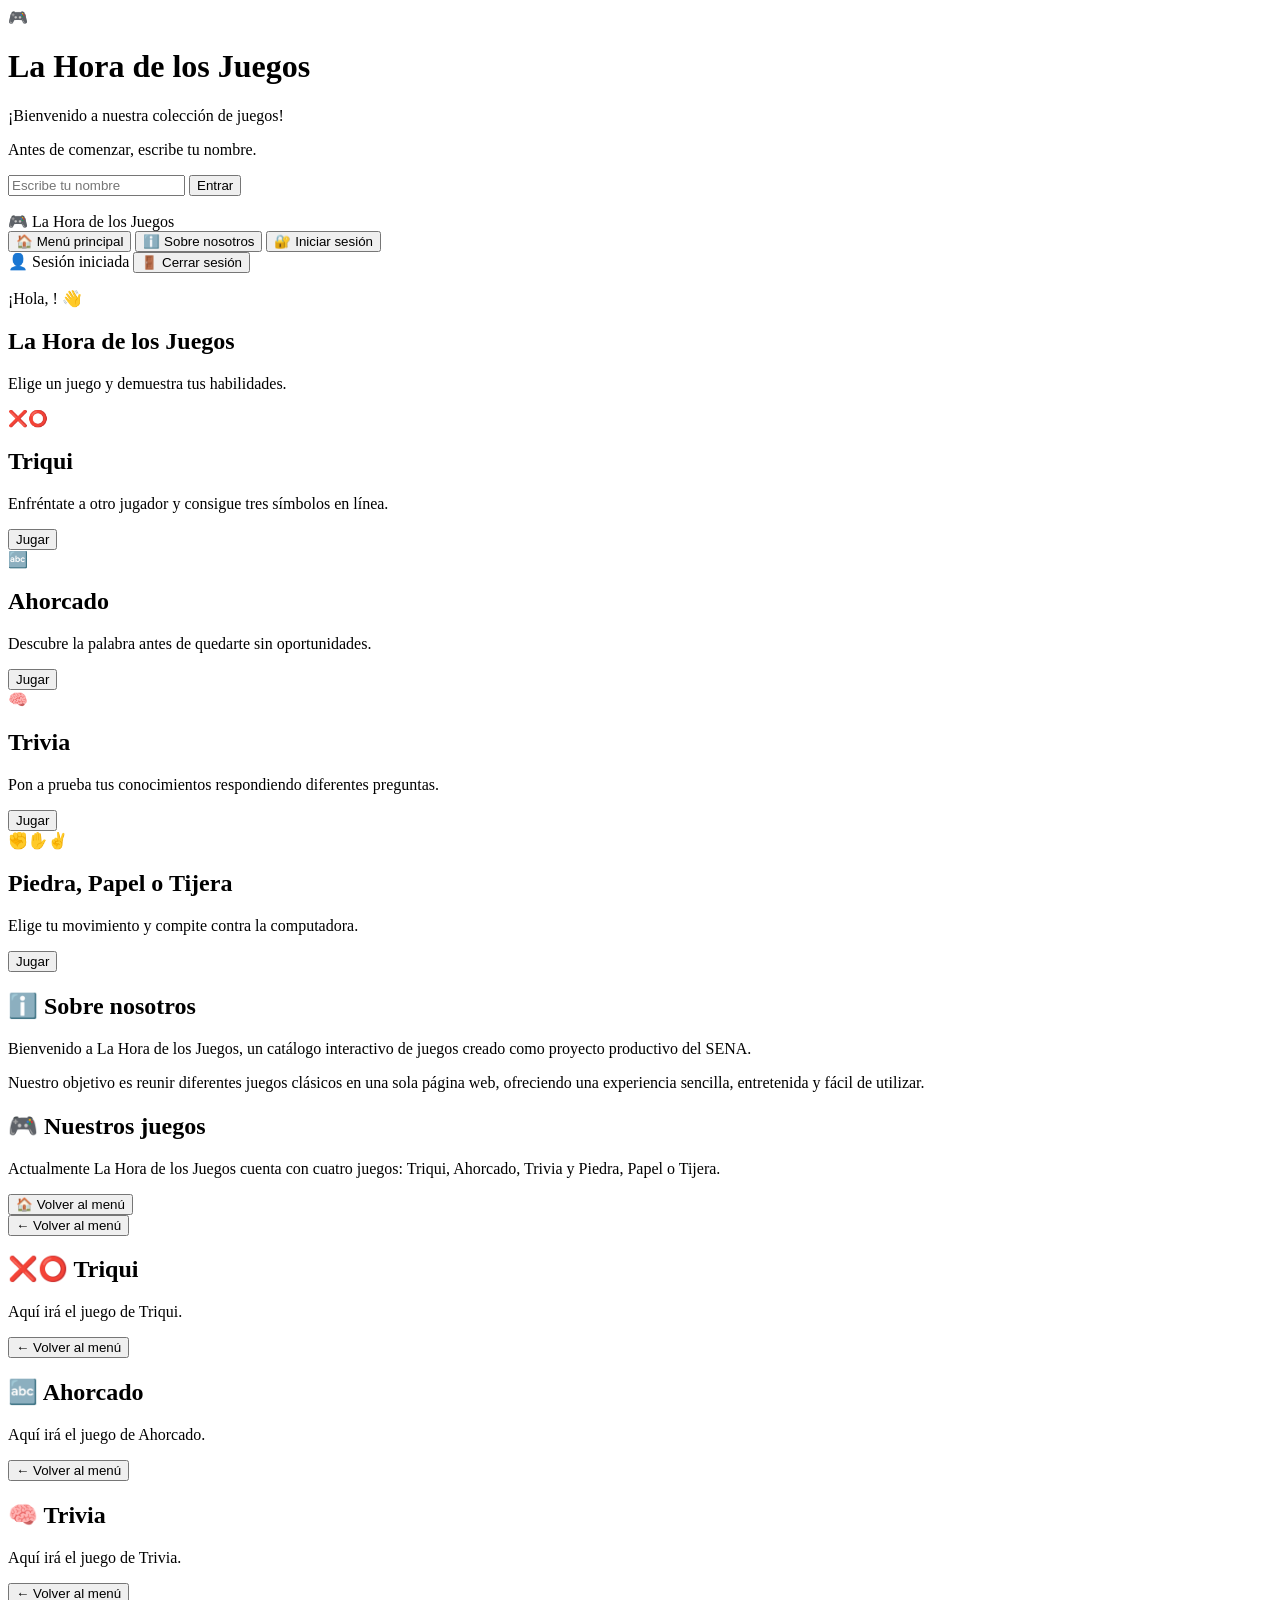
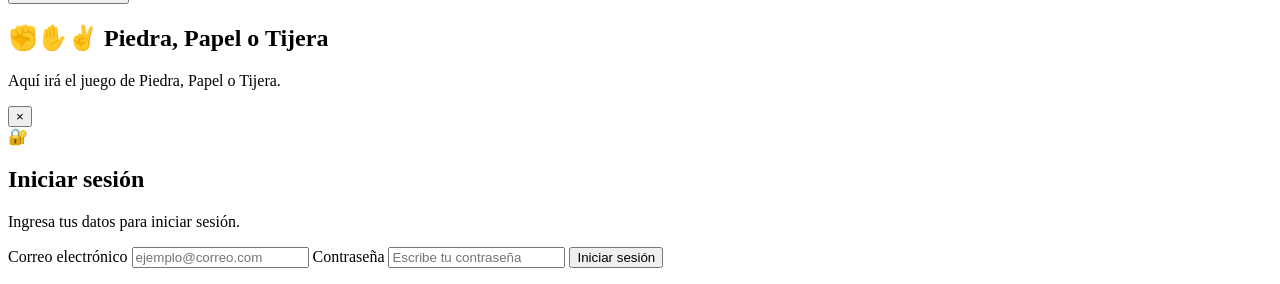
==== index.html @ ba9c0677 "Add files via upload" ====
<!DOCTYPE html>
<html lang="es">
<head>
    <meta charset="UTF-8">
    <meta name="viewport" content="width=device-width, initial-scale=1.0">

    <title>La Hora de los Juegos - Catálogo de Juegos</title>

    <link rel="stylesheet" href="style.css">
</head>

<body>

    <!-- ==========================================
         VENTANA INICIAL - NOMBRE DEL JUGADOR
         ========================================== -->

    <div id="welcome-screen" class="screen active">

        <div class="welcome-box">

            <div class="logo">
                🎮
            </div>

            <h1>La Hora de los Juegos</h1>

            <p>¡Bienvenido a nuestra colección de juegos!</p>

            <p class="welcome-text">
                Antes de comenzar, escribe tu nombre.
            </p>

            <input
                type="text"
                id="player-name"
                placeholder="Escribe tu nombre"
                autocomplete="off"
            >

            <button id="enter-button">
                Entrar
            </button>

            <p id="name-error" class="error-message"></p>

        </div>

    </div>


    <!-- ==========================================
         APLICACIÓN PRINCIPAL
         ========================================== -->

    <div id="app" class="hidden">


        <!-- ======================================
             BARRA DE NAVEGACIÓN
             ====================================== -->

        <header class="navbar">

            <div class="navbar-logo" onclick="showSection('home')">
                🎮 <span>La Hora de los Juegos</span>
            </div>

            <nav>

                <button onclick="showSection('home')">
                    🏠 Menú principal
                </button>

                <button onclick="showSection('about')">
                    ℹ️ Sobre nosotros
                </button>

                <!-- Este botón cambia cuando se inicia sesión -->
                <button id="login-nav-button" onclick="openLogin()">
                    🔐 Iniciar sesión
                </button>

                <!-- Aparece solamente cuando hay sesión -->
                <div id="logged-user" class="hidden">

                    <span id="logged-user-name">
                        👤 Sesión iniciada
                    </span>

                    <button onclick="logout()">
                        🚪 Cerrar sesión
                    </button>

                </div>

            </nav>

        </header>


        <!-- ======================================
             CONTENIDO PRINCIPAL
             ====================================== -->

        <main>


            <!-- ==================================
                 MENÚ PRINCIPAL
                 ================================== -->

            <section id="home" class="section active-section">

                <div class="hero">

                    <p class="greeting">
                        ¡Hola, <span id="display-player-name"></span>! 👋
                    </p>

                    <h1>La Hora de los Juegos</h1>

                    <p>
                        Elige un juego y demuestra tus habilidades.
                    </p>

                </div>


                <!-- TARJETAS DE LOS JUEGOS -->

                <div class="games-container">


                    <!-- TRIQUI -->

                    <article class="game-card">

                        <div class="game-icon">
                            ❌⭕
                        </div>

                        <h2>Triqui</h2>

                        <p>
                            Enfréntate a otro jugador y consigue
                            tres símbolos en línea.
                        </p>

                        <button onclick="showSection('triqui')">
                            Jugar
                        </button>

                    </article>


                    <!-- AHORCADO -->

                    <article class="game-card">

                        <div class="game-icon">
                            🔤
                        </div>

                        <h2>Ahorcado</h2>

                        <p>
                            Descubre la palabra antes de quedarte
                            sin oportunidades.
                        </p>

                        <button onclick="showSection('ahorcado')">
                            Jugar
                        </button>

                    </article>


                    <!-- TRIVIA -->

                    <article class="game-card">

                        <div class="game-icon">
                            🧠
                        </div>

                        <h2>Trivia</h2>

                        <p>
                            Pon a prueba tus conocimientos
                            respondiendo diferentes preguntas.
                        </p>

                        <button onclick="showSection('trivia')">
                            Jugar
                        </button>

                    </article>


                    <!-- PIEDRA, PAPEL O TIJERA -->

                    <article class="game-card">

                        <div class="game-icon">
                            ✊✋✌️
                        </div>

                        <h2>Piedra, Papel o Tijera</h2>

                        <p>
                            Elige tu movimiento y compite
                            contra la computadora.
                        </p>

                        <button onclick="showSection('ppt')">
                            Jugar
                        </button>

                    </article>

                </div>

            </section>


            <!-- ==================================
                 SOBRE NOSOTROS
                 ================================== -->

            <section id="about" class="section">

                <div class="content-box">

                    <h1>ℹ️ Sobre nosotros</h1>

                    <p>
                        Bienvenido a La Hora de los Juegos, un catálogo
                        interactivo de juegos creado como proyecto
                        productivo del SENA.
                    </p>

                    <p>
                        Nuestro objetivo es reunir diferentes juegos
                        clásicos en una sola página web, ofreciendo
                        una experiencia sencilla, entretenida y fácil
                        de utilizar.
                    </p>

                    <h2>🎮 Nuestros juegos</h2>

                    <p>
                        Actualmente La Hora de los Juegos cuenta con
                        cuatro juegos: Triqui, Ahorcado, Trivia y
                        Piedra, Papel o Tijera.
                    </p>

                    <button onclick="showSection('home')">
                        🏠 Volver al menú
                    </button>

                </div>

            </section>


            <!-- ==================================
                 JUEGO: TRIQUI
                 ================================== -->

            <section id="triqui" class="section game-section">

                <button
                    class="back-button"
                    onclick="showSection('home')"
                >
                    ← Volver al menú
                </button>

                <div class="game-container">

                    <h1>❌⭕ Triqui</h1>

                    <!-- AQUÍ IRÁ EL JUEGO DE TRIQUI -->

                    <div id="triqui-game">

                        <p>
                            Aquí irá el juego de Triqui.
                        </p>

                    </div>

                </div>

            </section>


            <!-- ==================================
                 JUEGO: AHORCADO
                 ================================== -->

            <section id="ahorcado" class="section game-section">

                <button
                    class="back-button"
                    onclick="showSection('home')"
                >
                    ← Volver al menú
                </button>

                <div class="game-container">

                    <h1>🔤 Ahorcado</h1>

                    <!-- AQUÍ IRÁ EL JUEGO DE AHORCADO -->

                    <div id="ahorcado-game">

                        <p>
                            Aquí irá el juego de Ahorcado.
                        </p>

                    </div>

                </div>

            </section>


            <!-- ==================================
                 JUEGO: TRIVIA
                 ================================== -->

            <section id="trivia" class="section game-section">

                <button
                    class="back-button"
                    onclick="showSection('home')"
                >
                    ← Volver al menú
                </button>

                <div class="game-container">

                    <h1>🧠 Trivia</h1>

                    <!-- AQUÍ IRÁ EL JUEGO DE TRIVIA -->

                    <div id="trivia-game">

                        <p>
                            Aquí irá el juego de Trivia.
                        </p>

                    </div>

                </div>

            </section>


            <!-- ==================================
                 JUEGO: PIEDRA, PAPEL O TIJERA
                 ================================== -->

            <section id="ppt" class="section game-section">

                <button
                    class="back-button"
                    onclick="showSection('home')"
                >
                    ← Volver al menú
                </button>

                <div class="game-container">

                    <h1>✊✋✌️ Piedra, Papel o Tijera</h1>

                    <!-- AQUÍ IRÁ EL JUEGO DE PIEDRA,
                         PAPEL O TIJERA -->

                    <div id="ppt-game">

                        <p>
                            Aquí irá el juego de Piedra, Papel o Tijera.
                        </p>

                    </div>

                </div>

            </section>

        </main>

    </div>


    <!-- ==========================================
         VENTANA DE INICIAR SESIÓN
         ========================================== -->

    <div id="login-modal" class="modal hidden">

        <div class="modal-content">

            <button
                class="close-button"
                onclick="closeLogin()"
            >
                ×
            </button>

            <div class="login-icon">
                🔐
            </div>

            <h2>Iniciar sesión</h2>

            <p>
                Ingresa tus datos para iniciar sesión.
            </p>


            <label for="email">
                Correo electrónico
            </label>

            <input
                type="email"
                id="email"
                placeholder="ejemplo@correo.com"
            >


            <label for="password">
                Contraseña
            </label>

            <input
                type="password"
                id="password"
                placeholder="Escribe tu contraseña"
            >


            <button
                id="login-button"
                onclick="login()"
            >
                Iniciar sesión
            </button>

            <p id="login-message"></p>

        </div>

    </div>


    <!-- ==========================================
         JAVASCRIPT
         ========================================== -->

    <script src="script.js"></script>

</body>
</html>
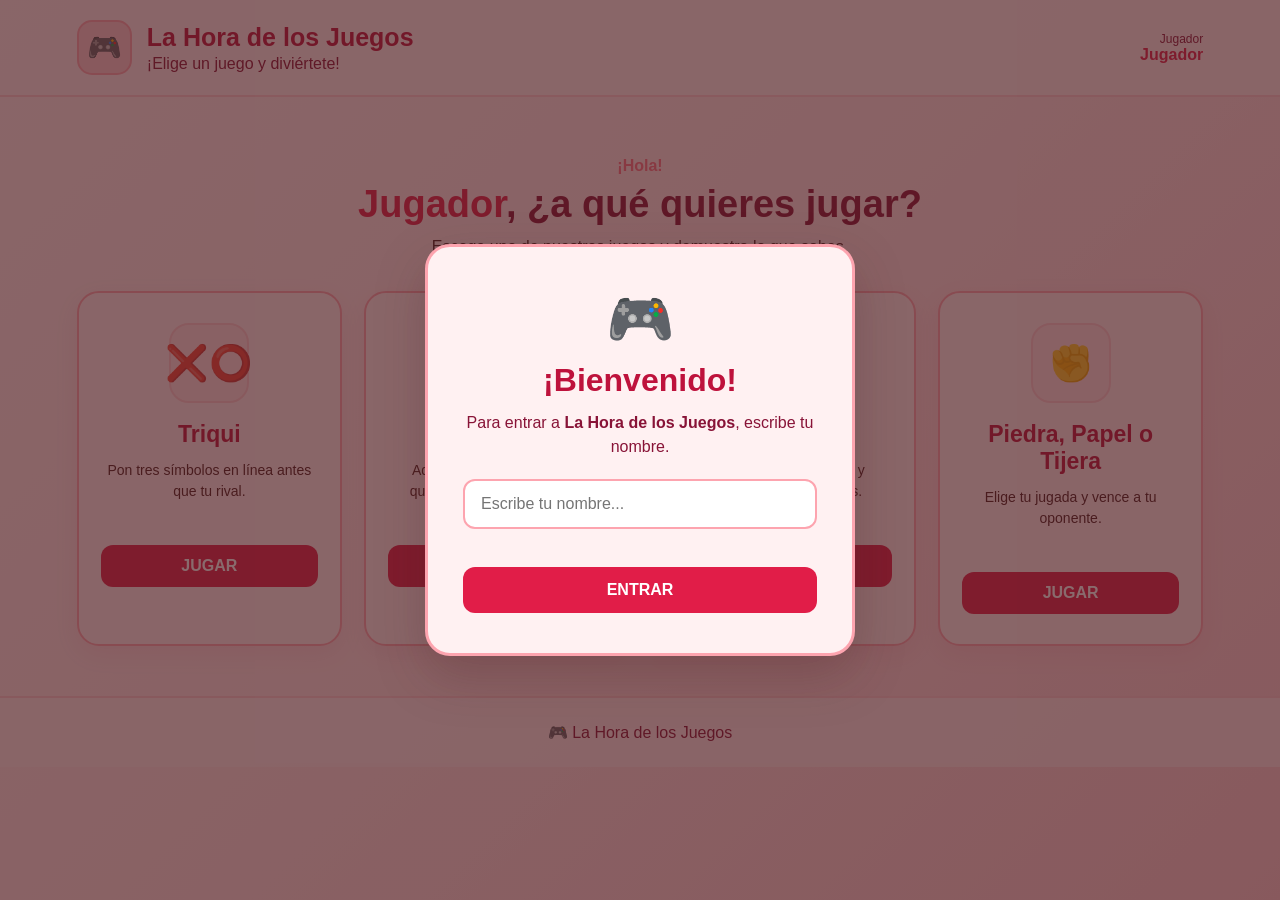
==== commit 1ec41bc8: "Add files via upload" ====
--- a/index.html
+++ b/index.html
@@ -3,465 +3,178 @@
 <head>
     <meta charset="UTF-8">
     <meta name="viewport" content="width=device-width, initial-scale=1.0">
-
-    <title>La Hora de los Juegos - Catálogo de Juegos</title>
+    <title>La Hora de los Juegos</title>
 
     <link rel="stylesheet" href="style.css">
 </head>
 
 <body>
 
-    <!-- ==========================================
-         VENTANA INICIAL - NOMBRE DEL JUGADOR
-         ========================================== -->
+    <!-- ==============================
+         VENTANA OBLIGATORIA DE NOMBRE
+    =============================== -->
+    <div class="modal-overlay" id="nameModal">
 
-    <div id="welcome-screen" class="screen active">
+        <div class="name-modal">
 
-        <div class="welcome-box">
+            <div class="modal-icon">🎮</div>
 
-            <div class="logo">
-                🎮
-            </div>
+            <h2>¡Bienvenido!</h2>
 
-            <h1>La Hora de los Juegos</h1>
-
-            <p>¡Bienvenido a nuestra colección de juegos!</p>
-
-            <p class="welcome-text">
-                Antes de comenzar, escribe tu nombre.
+            <p>
+                Para entrar a <strong>La Hora de los Juegos</strong>,
+                escribe tu nombre.
             </p>
 
             <input
                 type="text"
-                id="player-name"
-                placeholder="Escribe tu nombre"
+                id="nameInput"
+                placeholder="Escribe tu nombre..."
+                maxlength="20"
                 autocomplete="off"
             >
 
-            <button id="enter-button">
-                Entrar
+            <p class="error-message" id="nameError"></p>
+
+            <button id="enterButton">
+                ENTRAR
             </button>
-
-            <p id="name-error" class="error-message"></p>
 
         </div>
 
     </div>
 
 
-    <!-- ==========================================
-         APLICACIÓN PRINCIPAL
-         ========================================== -->
+    <!-- ==============================
+         PÁGINA PRINCIPAL
+    =============================== -->
+    <main id="mainPage">
 
-    <div id="app" class="hidden">
+        <!-- ENCABEZADO -->
+        <header class="header">
 
-
-        <!-- ======================================
-             BARRA DE NAVEGACIÓN
-             ====================================== -->
-
-        <header class="navbar">
-
-            <div class="navbar-logo" onclick="showSection('home')">
-                🎮 <span>La Hora de los Juegos</span>
+            <div class="logo">
+                🎮
             </div>
 
-            <nav>
+            <div class="header-text">
+                <h1>La Hora de los Juegos</h1>
+                <p>¡Elige un juego y diviértete!</p>
+            </div>
 
-                <button onclick="showSection('home')">
-                    🏠 Menú principal
-                </button>
-
-                <button onclick="showSection('about')">
-                    ℹ️ Sobre nosotros
-                </button>
-
-                <!-- Este botón cambia cuando se inicia sesión -->
-                <button id="login-nav-button" onclick="openLogin()">
-                    🔐 Iniciar sesión
-                </button>
-
-                <!-- Aparece solamente cuando hay sesión -->
-                <div id="logged-user" class="hidden">
-
-                    <span id="logged-user-name">
-                        👤 Sesión iniciada
-                    </span>
-
-                    <button onclick="logout()">
-                        🚪 Cerrar sesión
-                    </button>
-
-                </div>
-
-            </nav>
+            <div class="player">
+                <span>Jugador</span>
+                <strong id="playerName">Jugador</strong>
+            </div>
 
         </header>
 
 
-        <!-- ======================================
-             CONTENIDO PRINCIPAL
-             ====================================== -->
+        <!-- BIENVENIDA -->
+        <section class="welcome">
 
-        <main>
+            <p class="welcome-small">¡Hola!</p>
+
+            <h2>
+                <span id="welcomeName">Jugador</span>,
+                ¿a qué quieres jugar?
+            </h2>
+
+            <p>
+                Escoge uno de nuestros juegos y demuestra lo que sabes.
+            </p>
+
+        </section>
 
 
-            <!-- ==================================
-                 MENÚ PRINCIPAL
-                 ================================== -->
+        <!-- JUEGOS -->
+        <section class="games-section">
 
-            <section id="home" class="section active-section">
+            <div class="game-card">
 
-                <div class="hero">
-
-                    <p class="greeting">
-                        ¡Hola, <span id="display-player-name"></span>! 👋
-                    </p>
-
-                    <h1>La Hora de los Juegos</h1>
-
-                    <p>
-                        Elige un juego y demuestra tus habilidades.
-                    </p>
-
+                <div class="game-icon">
+                    ❌⭕
                 </div>
 
+                <h3>Triqui</h3>
 
-                <!-- TARJETAS DE LOS JUEGOS -->
+                <p>
+                    Pon tres símbolos en línea antes que tu rival.
+                </p>
 
-                <div class="games-container">
+                <a href="triqui/index.html" class="play-button">
+                    JUGAR
+                </a>
+
+            </div>
 
 
-                    <!-- TRIQUI -->
+            <div class="game-card">
 
-                    <article class="game-card">
+                <div class="game-icon">
+                    💀
+                </div>
 
-                        <div class="game-icon">
-                            ❌⭕
-                        </div>
+                <h3>Ahorcado</h3>
 
-                        <h2>Triqui</h2>
+                <p>
+                    Adivina la palabra antes de quedarte sin oportunidades.
+                </p>
 
-                        <p>
-                            Enfréntate a otro jugador y consigue
-                            tres símbolos en línea.
-                        </p>
+                <a href="ahorcado/index.html" class="play-button">
+                    JUGAR
+                </a>
 
-                        <button onclick="showSection('triqui')">
-                            Jugar
-                        </button>
-
-                    </article>
+            </div>
 
 
-                    <!-- AHORCADO -->
+            <div class="game-card">
 
-                    <article class="game-card">
+                <div class="game-icon">
+                    🧠
+                </div>
 
-                        <div class="game-icon">
-                            🔤
-                        </div>
+                <h3>Trivia</h3>
 
-                        <h2>Ahorcado</h2>
+                <p>
+                    Responde las preguntas y demuestra cuánto sabes.
+                </p>
 
-                        <p>
-                            Descubre la palabra antes de quedarte
-                            sin oportunidades.
-                        </p>
+                <a href="trivia/index.html" class="play-button">
+                    JUGAR
+                </a>
 
-                        <button onclick="showSection('ahorcado')">
-                            Jugar
-                        </button>
-
-                    </article>
+            </div>
 
 
-                    <!-- TRIVIA -->
+            <div class="game-card">
 
-                    <article class="game-card">
+                <div class="game-icon">
+                    ✊
+                </div>
 
-                        <div class="game-icon">
-                            🧠
-                        </div>
+                <h3>Piedra, Papel o Tijera</h3>
 
-                        <h2>Trivia</h2>
+                <p>
+                    Elige tu jugada y vence a tu oponente.
+                </p>
 
-                        <p>
-                            Pon a prueba tus conocimientos
-                            respondiendo diferentes preguntas.
-                        </p>
+                <a href="piedra-papel-tijera/index.html" class="play-button">
+                    JUGAR
+                </a>
 
-                        <button onclick="showSection('trivia')">
-                            Jugar
-                        </button>
+            </div>
 
-                    </article>
+        </section>
 
 
-                    <!-- PIEDRA, PAPEL O TIJERA -->
+        <!-- PIE DE PÁGINA -->
+        <footer>
+            <p>🎮 La Hora de los Juegos</p>
+        </footer>
 
-                    <article class="game-card">
+    </main>
 
-                        <div class="game-icon">
-                            ✊✋✌️
-                        </div>
-
-                        <h2>Piedra, Papel o Tijera</h2>
-
-                        <p>
-                            Elige tu movimiento y compite
-                            contra la computadora.
-                        </p>
-
-                        <button onclick="showSection('ppt')">
-                            Jugar
-                        </button>
-
-                    </article>
-
-                </div>
-
-            </section>
-
-
-            <!-- ==================================
-                 SOBRE NOSOTROS
-                 ================================== -->
-
-            <section id="about" class="section">
-
-                <div class="content-box">
-
-                    <h1>ℹ️ Sobre nosotros</h1>
-
-                    <p>
-                        Bienvenido a La Hora de los Juegos, un catálogo
-                        interactivo de juegos creado como proyecto
-                        productivo del SENA.
-                    </p>
-
-                    <p>
-                        Nuestro objetivo es reunir diferentes juegos
-                        clásicos en una sola página web, ofreciendo
-                        una experiencia sencilla, entretenida y fácil
-                        de utilizar.
-                    </p>
-
-                    <h2>🎮 Nuestros juegos</h2>
-
-                    <p>
-                        Actualmente La Hora de los Juegos cuenta con
-                        cuatro juegos: Triqui, Ahorcado, Trivia y
-                        Piedra, Papel o Tijera.
-                    </p>
-
-                    <button onclick="showSection('home')">
-                        🏠 Volver al menú
-                    </button>
-
-                </div>
-
-            </section>
-
-
-            <!-- ==================================
-                 JUEGO: TRIQUI
-                 ================================== -->
-
-            <section id="triqui" class="section game-section">
-
-                <button
-                    class="back-button"
-                    onclick="showSection('home')"
-                >
-                    ← Volver al menú
-                </button>
-
-                <div class="game-container">
-
-                    <h1>❌⭕ Triqui</h1>
-
-                    <!-- AQUÍ IRÁ EL JUEGO DE TRIQUI -->
-
-                    <div id="triqui-game">
-
-                        <p>
-                            Aquí irá el juego de Triqui.
-                        </p>
-
-                    </div>
-
-                </div>
-
-            </section>
-
-
-            <!-- ==================================
-                 JUEGO: AHORCADO
-                 ================================== -->
-
-            <section id="ahorcado" class="section game-section">
-
-                <button
-                    class="back-button"
-                    onclick="showSection('home')"
-                >
-                    ← Volver al menú
-                </button>
-
-                <div class="game-container">
-
-                    <h1>🔤 Ahorcado</h1>
-
-                    <!-- AQUÍ IRÁ EL JUEGO DE AHORCADO -->
-
-                    <div id="ahorcado-game">
-
-                        <p>
-                            Aquí irá el juego de Ahorcado.
-                        </p>
-
-                    </div>
-
-                </div>
-
-            </section>
-
-
-            <!-- ==================================
-                 JUEGO: TRIVIA
-                 ================================== -->
-
-            <section id="trivia" class="section game-section">
-
-                <button
-                    class="back-button"
-                    onclick="showSection('home')"
-                >
-                    ← Volver al menú
-                </button>
-
-                <div class="game-container">
-
-                    <h1>🧠 Trivia</h1>
-
-                    <!-- AQUÍ IRÁ EL JUEGO DE TRIVIA -->
-
-                    <div id="trivia-game">
-
-                        <p>
-                            Aquí irá el juego de Trivia.
-                        </p>
-
-                    </div>
-
-                </div>
-
-            </section>
-
-
-            <!-- ==================================
-                 JUEGO: PIEDRA, PAPEL O TIJERA
-                 ================================== -->
-
-            <section id="ppt" class="section game-section">
-
-                <button
-                    class="back-button"
-                    onclick="showSection('home')"
-                >
-                    ← Volver al menú
-                </button>
-
-                <div class="game-container">
-
-                    <h1>✊✋✌️ Piedra, Papel o Tijera</h1>
-
-                    <!-- AQUÍ IRÁ EL JUEGO DE PIEDRA,
-                         PAPEL O TIJERA -->
-
-                    <div id="ppt-game">
-
-                        <p>
-                            Aquí irá el juego de Piedra, Papel o Tijera.
-                        </p>
-
-                    </div>
-
-                </div>
-
-            </section>
-
-        </main>
-
-    </div>
-
-
-    <!-- ==========================================
-         VENTANA DE INICIAR SESIÓN
-         ========================================== -->
-
-    <div id="login-modal" class="modal hidden">
-
-        <div class="modal-content">
-
-            <button
-                class="close-button"
-                onclick="closeLogin()"
-            >
-                ×
-            </button>
-
-            <div class="login-icon">
-                🔐
-            </div>
-
-            <h2>Iniciar sesión</h2>
-
-            <p>
-                Ingresa tus datos para iniciar sesión.
-            </p>
-
-
-            <label for="email">
-                Correo electrónico
-            </label>
-
-            <input
-                type="email"
-                id="email"
-                placeholder="ejemplo@correo.com"
-            >
-
-
-            <label for="password">
-                Contraseña
-            </label>
-
-            <input
-                type="password"
-                id="password"
-                placeholder="Escribe tu contraseña"
-            >
-
-
-            <button
-                id="login-button"
-                onclick="login()"
-            >
-                Iniciar sesión
-            </button>
-
-            <p id="login-message"></p>
-
-        </div>
-
-    </div>
-
-
-    <!-- ==========================================
-         JAVASCRIPT
-         ========================================== -->
 
     <script src="script.js"></script>
 
--- a/style.css
+++ b/style.css
@@ -0,0 +1,420 @@
+/* =========================================
+   CONFIGURACIÓN GENERAL
+========================================= */
+
+* {
+    margin: 0;
+    padding: 0;
+    box-sizing: border-box;
+}
+
+body {
+    font-family: Arial, Helvetica, sans-serif;
+    background: linear-gradient(
+        135deg,
+        #fff1f2,
+        #ffe4e6,
+        #fecdd3
+    );
+    color: #4a1d1f;
+    min-height: 100vh;
+}
+
+
+/* =========================================
+   VENTANA DEL NOMBRE
+========================================= */
+
+.modal-overlay {
+    position: fixed;
+    inset: 0;
+
+    background: rgba(74, 29, 31, 0.65);
+
+    display: flex;
+    justify-content: center;
+    align-items: center;
+
+    z-index: 1000;
+
+    padding: 20px;
+}
+
+.name-modal {
+    width: 100%;
+    max-width: 430px;
+
+    background: #fff1f2;
+
+    border: 3px solid #fda4af;
+    border-radius: 25px;
+
+    padding: 40px 35px;
+
+    text-align: center;
+
+    box-shadow: 0 20px 50px rgba(74, 29, 31, 0.25);
+
+    animation: modalAppear 0.4s ease;
+}
+
+@keyframes modalAppear {
+
+    from {
+        opacity: 0;
+        transform: scale(0.9) translateY(20px);
+    }
+
+    to {
+        opacity: 1;
+        transform: scale(1) translateY(0);
+    }
+
+}
+
+.modal-icon {
+    font-size: 55px;
+    margin-bottom: 10px;
+}
+
+.name-modal h2 {
+    color: #be123c;
+    font-size: 32px;
+    margin-bottom: 12px;
+}
+
+.name-modal p {
+    color: #881337;
+    line-height: 1.5;
+    margin-bottom: 20px;
+}
+
+.name-modal input {
+    width: 100%;
+
+    padding: 14px 16px;
+
+    border: 2px solid #fda4af;
+    border-radius: 12px;
+
+    background: white;
+
+    color: #4a1d1f;
+
+    font-size: 16px;
+
+    outline: none;
+
+    transition: 0.2s;
+}
+
+.name-modal input:focus {
+    border-color: #e11d48;
+    box-shadow: 0 0 0 4px #fecdd3;
+}
+
+.name-modal button {
+    width: 100%;
+
+    margin-top: 10px;
+
+    padding: 14px;
+
+    border: none;
+    border-radius: 12px;
+
+    background: #e11d48;
+    color: white;
+
+    font-size: 16px;
+    font-weight: bold;
+
+    cursor: pointer;
+
+    transition: 0.2s;
+}
+
+.name-modal button:hover {
+    background: #be123c;
+    transform: translateY(-2px);
+}
+
+.error-message {
+    color: #dc2626 !important;
+    font-size: 14px;
+    min-height: 20px;
+    margin: 8px 0 0 !important;
+}
+
+
+/* =========================================
+   PÁGINA PRINCIPAL
+========================================= */
+
+#mainPage {
+    min-height: 100vh;
+}
+
+
+/* =========================================
+   ENCABEZADO
+========================================= */
+
+.header {
+    width: 100%;
+
+    display: flex;
+    align-items: center;
+
+    gap: 15px;
+
+    padding: 20px 6%;
+
+    background: rgba(255, 241, 242, 0.9);
+
+    border-bottom: 2px solid #fecdd3;
+}
+
+.logo {
+    width: 55px;
+    height: 55px;
+
+    display: flex;
+    align-items: center;
+    justify-content: center;
+
+    background: #fecdd3;
+
+    border: 2px solid #fda4af;
+
+    border-radius: 15px;
+
+    font-size: 28px;
+}
+
+.header-text {
+    flex: 1;
+}
+
+.header-text h1 {
+    color: #be123c;
+    font-size: 25px;
+}
+
+.header-text p {
+    color: #881337;
+    margin-top: 3px;
+}
+
+.player {
+    display: flex;
+    flex-direction: column;
+    align-items: flex-end;
+}
+
+.player span {
+    font-size: 12px;
+    color: #881337;
+}
+
+.player strong {
+    color: #e11d48;
+}
+
+
+/* =========================================
+   BIENVENIDA
+========================================= */
+
+.welcome {
+    text-align: center;
+
+    padding: 60px 20px 35px;
+}
+
+.welcome-small {
+    color: #fb7185;
+    font-weight: bold;
+    margin-bottom: 8px;
+}
+
+.welcome h2 {
+    font-size: 38px;
+    color: #881337;
+    margin-bottom: 12px;
+}
+
+.welcome h2 span {
+    color: #e11d48;
+}
+
+.welcome > p:last-child {
+    color: #4a1d1f;
+}
+
+
+/* =========================================
+   TARJETAS DE JUEGOS
+========================================= */
+
+.games-section {
+    width: 88%;
+    max-width: 1200px;
+
+    margin: 0 auto;
+
+    display: grid;
+
+    grid-template-columns: repeat(4, 1fr);
+
+    gap: 22px;
+
+    padding-bottom: 50px;
+}
+
+.game-card {
+    background: rgba(255, 241, 242, 0.95);
+
+    border: 2px solid #fda4af;
+
+    border-radius: 22px;
+
+    padding: 30px 22px;
+
+    text-align: center;
+
+    box-shadow: 0 8px 25px rgba(190, 18, 60, 0.08);
+
+    transition: 0.25s;
+}
+
+.game-card:hover {
+    transform: translateY(-7px);
+
+    border-color: #fb7185;
+
+    box-shadow: 0 15px 35px rgba(190, 18, 60, 0.15);
+}
+
+.game-icon {
+    width: 80px;
+    height: 80px;
+
+    margin: 0 auto 18px;
+
+    display: flex;
+    align-items: center;
+    justify-content: center;
+
+    background: #ffe4e6;
+
+    border: 2px solid #fecdd3;
+
+    border-radius: 20px;
+
+    font-size: 35px;
+}
+
+.game-card h3 {
+    color: #be123c;
+
+    font-size: 23px;
+
+    margin-bottom: 12px;
+}
+
+.game-card p {
+    color: #4a1d1f;
+
+    font-size: 14px;
+
+    line-height: 1.5;
+
+    min-height: 63px;
+
+    margin-bottom: 22px;
+}
+
+
+/* =========================================
+   BOTÓN JUGAR
+========================================= */
+
+.play-button {
+    display: inline-block;
+
+    width: 100%;
+
+    padding: 12px 20px;
+
+    background: #e11d48;
+
+    color: white;
+
+    text-decoration: none;
+
+    border-radius: 12px;
+
+    font-weight: bold;
+
+    transition: 0.2s;
+}
+
+.play-button:hover {
+    background: #be123c;
+
+    transform: translateY(-2px);
+}
+
+
+/* =========================================
+   FOOTER
+========================================= */
+
+footer {
+    text-align: center;
+
+    padding: 25px;
+
+    border-top: 2px solid #fecdd3;
+
+    color: #881337;
+
+    background: rgba(255, 241, 242, 0.8);
+}
+
+
+/* =========================================
+   RESPONSIVE
+========================================= */
+
+@media (max-width: 1000px) {
+
+    .games-section {
+        grid-template-columns: repeat(2, 1fr);
+    }
+
+}
+
+@media (max-width: 650px) {
+
+    .header {
+        flex-wrap: wrap;
+    }
+
+    .player {
+        width: 100%;
+        align-items: flex-start;
+        padding-left: 70px;
+    }
+
+    .welcome h2 {
+        font-size: 30px;
+    }
+
+    .games-section {
+        grid-template-columns: 1fr;
+        width: 90%;
+    }
+
+}
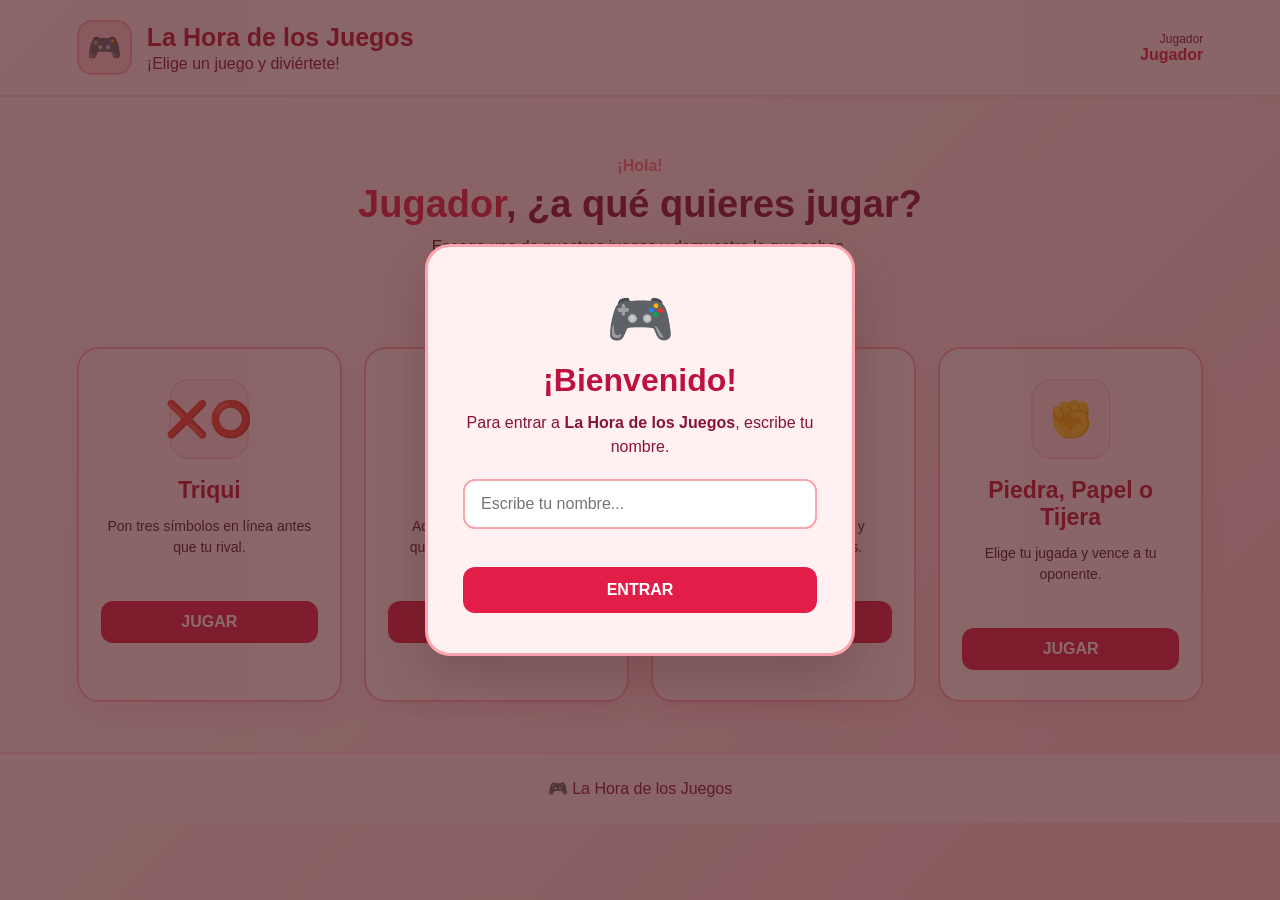
==== commit cd7f9c19: "Update index.html" ====
--- a/index.html
+++ b/index.html
@@ -73,16 +73,42 @@
         <!-- BIENVENIDA -->
         <section class="welcome">
 
-            <p class="welcome-small">¡Hola!</p>
-
-            <h2>
-                <span id="welcomeName">Jugador</span>,
-                ¿a qué quieres jugar?
-            </h2>
-
-            <p>
-                Escoge uno de nuestros juegos y demuestra lo que sabes.
-            </p>
+            <div class="welcome-content">
+
+                <div class="welcome-text">
+
+                    <p class="welcome-small">¡Hola!</p>
+
+                    <h2>
+                        <span id="welcomeName">Jugador</span>,
+                        ¿a qué quieres jugar?
+                    </h2>
+
+                    <p>
+                        Escoge uno de nuestros juegos y demuestra lo que sabes.
+                    </p>
+
+                </div>
+
+
+                <!-- INFORMACIÓN DE CONTACTO -->
+                <div class="contact-info">
+
+                    <p>
+                        📧 <strong>ji8644120@gmail.com</strong>
+                    </p>
+
+                    <p>
+                        📱 <strong>+57 3188880828</strong>
+                    </p>
+
+                    <a href="sobre-nosotros/index.html" class="about-button">
+                        SOBRE NOSOTROS
+                    </a>
+
+                </div>
+
+            </div>
 
         </section>
 
@@ -179,4 +205,4 @@
     <script src="script.js"></script>
 
 </body>
-</html>+</html>
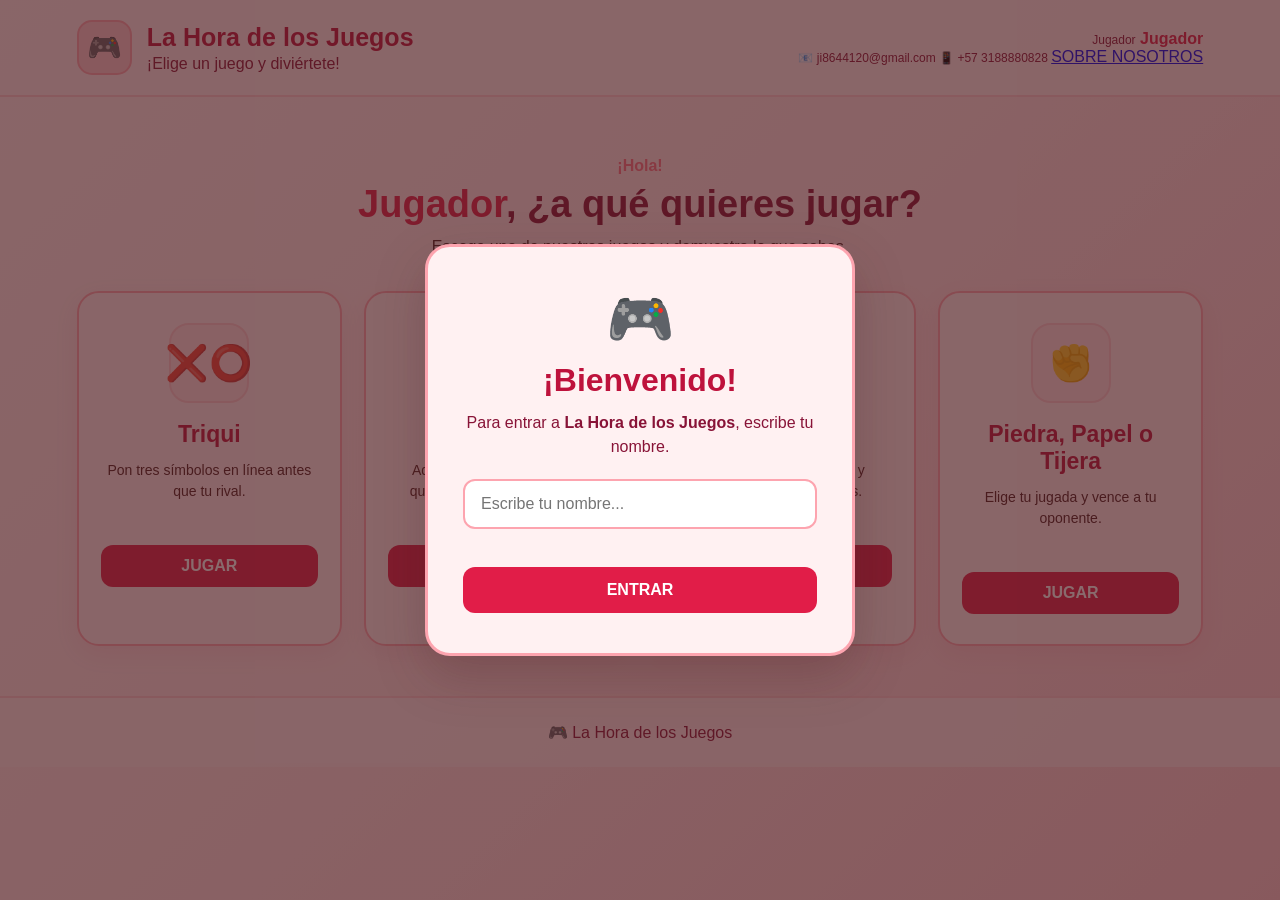
==== commit 3f62b536: "Refactor HTML structure and improve formatting" ====
--- a/index.html
+++ b/index.html
@@ -62,47 +62,31 @@
                 <p>¡Elige un juego y diviértete!</p>
             </div>
 
+
+            <!-- INFORMACIÓN DEL JUGADOR -->
             <div class="player">
-                <span>Jugador</span>
-                <strong id="playerName">Jugador</strong>
-            </div>
-
-        </header>
-
-
-        <!-- BIENVENIDA -->
-        <section class="welcome">
-
-            <div class="welcome-content">
-
-                <div class="welcome-text">
-
-                    <p class="welcome-small">¡Hola!</p>
-
-                    <h2>
-                        <span id="welcomeName">Jugador</span>,
-                        ¿a qué quieres jugar?
-                    </h2>
-
-                    <p>
-                        Escoge uno de nuestros juegos y demuestra lo que sabes.
-                    </p>
-
-                </div>
-
-
-                <!-- INFORMACIÓN DE CONTACTO -->
-                <div class="contact-info">
-
-                    <p>
-                        📧 <strong>ji8644120@gmail.com</strong>
-                    </p>
-
-                    <p>
-                        📱 <strong>+57 3188880828</strong>
-                    </p>
-
-                    <a href="sobre-nosotros/index.html" class="about-button">
+
+                <div class="player-name">
+                    <span>Jugador</span>
+                    <strong id="playerName">Jugador</strong>
+                </div>
+
+
+                <!-- CONTACTO -->
+                <div class="contact-header">
+
+                    <span>
+                        📧 ji8644120@gmail.com
+                    </span>
+
+                    <span>
+                        📱 +57 3188880828
+                    </span>
+
+                    <a
+                        href="sobre-nosotros/index.html"
+                        class="about-button"
+                    >
                         SOBRE NOSOTROS
                     </a>
 
@@ -110,12 +94,36 @@
 
             </div>
 
+        </header>
+
+
+        <!-- ==============================
+             BIENVENIDA
+        =============================== -->
+        <section class="welcome">
+
+            <p class="welcome-small">
+                ¡Hola!
+            </p>
+
+            <h2>
+                <span id="welcomeName">Jugador</span>,
+                ¿a qué quieres jugar?
+            </h2>
+
+            <p>
+                Escoge uno de nuestros juegos y demuestra lo que sabes.
+            </p>
+
         </section>
 
 
-        <!-- JUEGOS -->
+        <!-- ==============================
+             JUEGOS
+        =============================== -->
         <section class="games-section">
 
+            <!-- TRIQUI -->
             <div class="game-card">
 
                 <div class="game-icon">
@@ -128,13 +136,17 @@
                     Pon tres símbolos en línea antes que tu rival.
                 </p>
 
-                <a href="triqui/index.html" class="play-button">
-                    JUGAR
-                </a>
-
-            </div>
-
-
+                <a
+                    href="triqui/index.html"
+                    class="play-button"
+                >
+                    JUGAR
+                </a>
+
+            </div>
+
+
+            <!-- AHORCADO -->
             <div class="game-card">
 
                 <div class="game-icon">
@@ -147,13 +159,17 @@
                     Adivina la palabra antes de quedarte sin oportunidades.
                 </p>
 
-                <a href="ahorcado/index.html" class="play-button">
-                    JUGAR
-                </a>
-
-            </div>
-
-
+                <a
+                    href="ahorcado/index.html"
+                    class="play-button"
+                >
+                    JUGAR
+                </a>
+
+            </div>
+
+
+            <!-- TRIVIA -->
             <div class="game-card">
 
                 <div class="game-icon">
@@ -166,13 +182,17 @@
                     Responde las preguntas y demuestra cuánto sabes.
                 </p>
 
-                <a href="trivia/index.html" class="play-button">
-                    JUGAR
-                </a>
-
-            </div>
-
-
+                <a
+                    href="trivia/index.html"
+                    class="play-button"
+                >
+                    JUGAR
+                </a>
+
+            </div>
+
+
+            <!-- PIEDRA, PAPEL O TIJERA -->
             <div class="game-card">
 
                 <div class="game-icon">
@@ -185,7 +205,10 @@
                     Elige tu jugada y vence a tu oponente.
                 </p>
 
-                <a href="piedra-papel-tijera/index.html" class="play-button">
+                <a
+                    href="piedra-papel-tijera/index.html"
+                    class="play-button"
+                >
                     JUGAR
                 </a>
 
@@ -194,14 +217,21 @@
         </section>
 
 
-        <!-- PIE DE PÁGINA -->
+        <!-- ==============================
+             PIE DE PÁGINA
+        =============================== -->
         <footer>
-            <p>🎮 La Hora de los Juegos</p>
+
+            <p>
+                🎮 La Hora de los Juegos
+            </p>
+
         </footer>
 
     </main>
 
 
+    <!-- JAVASCRIPT -->
     <script src="script.js"></script>
 
 </body>
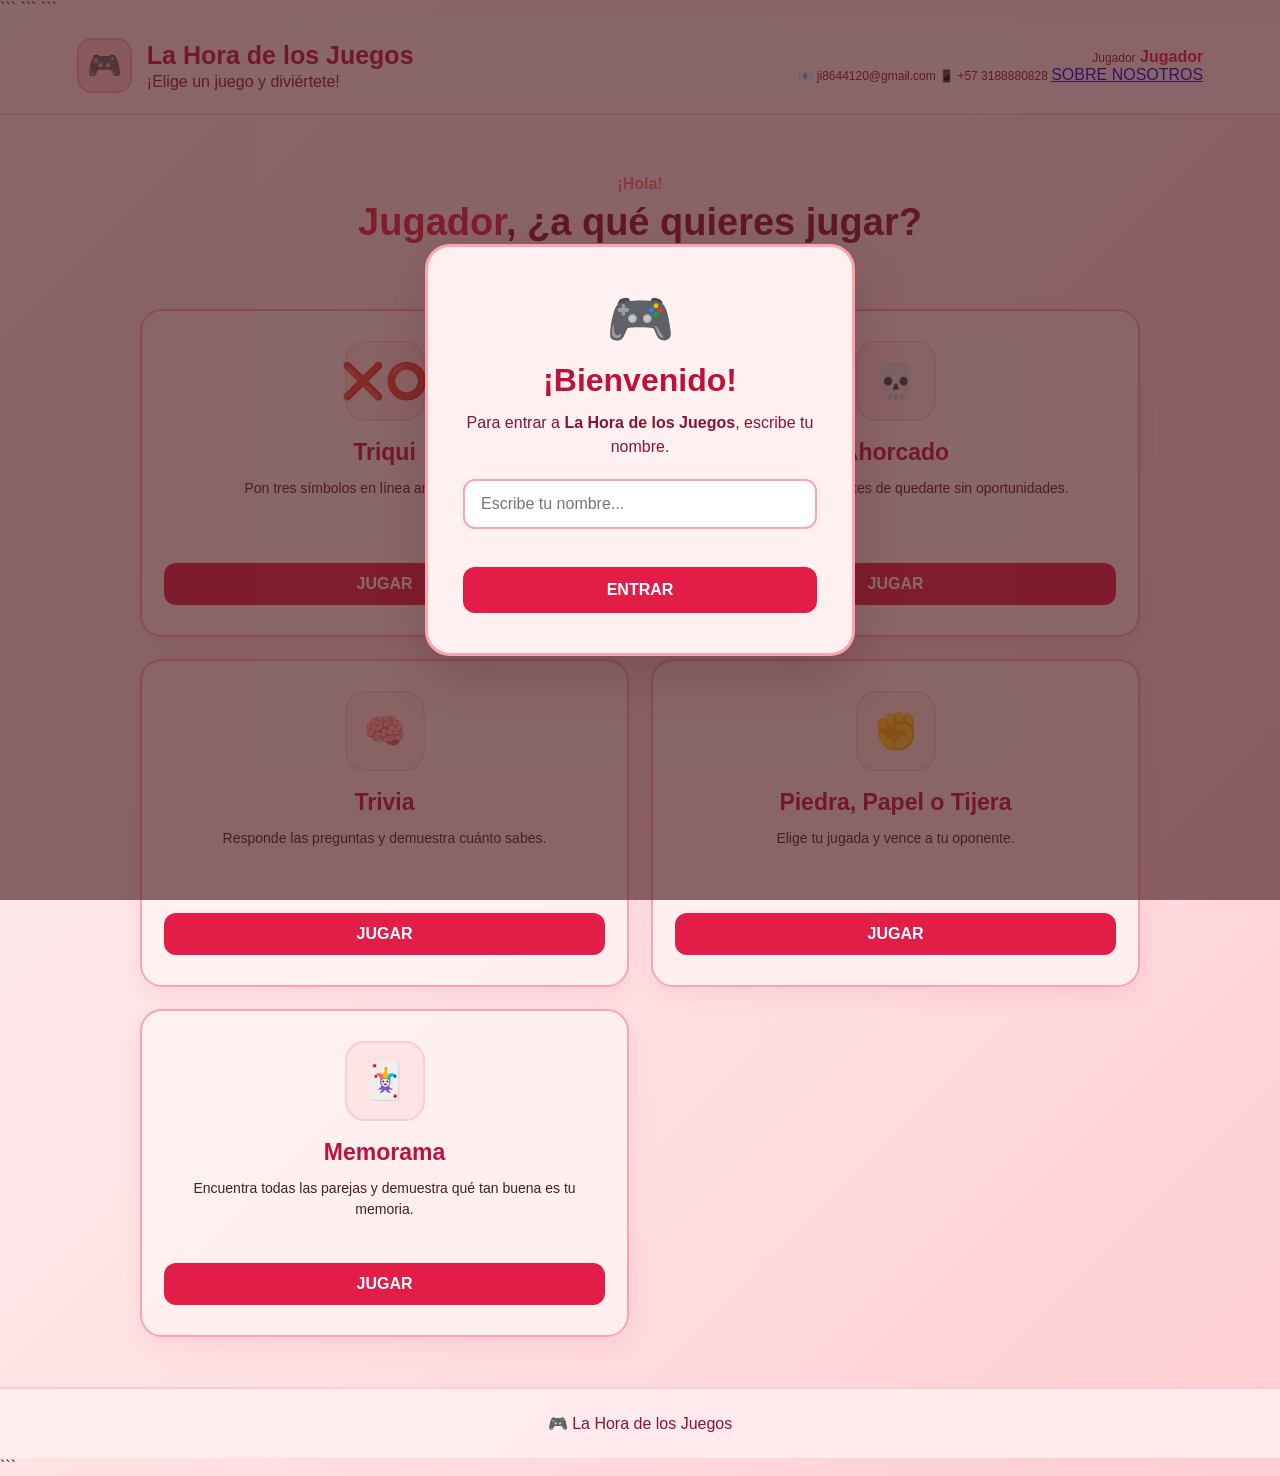
==== commit ed9402bb: "Add Memorama game to the games section Added a new game 'Memorama' to the games section, allowing us" ====
--- a/index.html
+++ b/index.html
@@ -1,238 +1,265 @@
 <!DOCTYPE html>
+
 <html lang="es">
 <head>
     <meta charset="UTF-8">
     <meta name="viewport" content="width=device-width, initial-scale=1.0">
     <title>La Hora de los Juegos</title>
 
-    <link rel="stylesheet" href="style.css">
+```
+<link rel="stylesheet" href="style.css">
+```
+
 </head>
 
 <body>
 
+```
+<!-- ==============================
+     VENTANA OBLIGATORIA DE NOMBRE
+=============================== -->
+<div class="modal-overlay" id="nameModal">
+
+    <div class="name-modal">
+
+        <div class="modal-icon">🎮</div>
+
+        <h2>¡Bienvenido!</h2>
+
+        <p>
+            Para entrar a <strong>La Hora de los Juegos</strong>,
+            escribe tu nombre.
+        </p>
+
+        <input
+            type="text"
+            id="nameInput"
+            placeholder="Escribe tu nombre..."
+            maxlength="20"
+            autocomplete="off"
+        >
+
+        <p class="error-message" id="nameError"></p>
+
+        <button id="enterButton">
+            ENTRAR
+        </button>
+
+    </div>
+
+</div>
+
+
+<!-- ==============================
+     PÁGINA PRINCIPAL
+=============================== -->
+<main id="mainPage">
+
+    <!-- ENCABEZADO -->
+    <header class="header">
+
+        <div class="logo">
+            🎮
+        </div>
+
+        <div class="header-text">
+            <h1>La Hora de los Juegos</h1>
+            <p>¡Elige un juego y diviértete!</p>
+        </div>
+
+        <!-- INFORMACIÓN DEL JUGADOR -->
+        <div class="player">
+
+            <div class="player-name">
+                <span>Jugador</span>
+                <strong id="playerName">Jugador</strong>
+            </div>
+
+            <!-- CONTACTO -->
+            <div class="contact-header">
+
+                <span>
+                    📧 ji8644120@gmail.com
+                </span>
+
+                <span>
+                    📱 +57 3188880828
+                </span>
+
+                <a
+                    href="sobre-nosotros/index.html"
+                    class="about-button"
+                >
+                    SOBRE NOSOTROS
+                </a>
+
+            </div>
+
+        </div>
+
+    </header>
+
+
     <!-- ==============================
-         VENTANA OBLIGATORIA DE NOMBRE
+         BIENVENIDA
     =============================== -->
-    <div class="modal-overlay" id="nameModal">
-
-        <div class="name-modal">
-
-            <div class="modal-icon">🎮</div>
-
-            <h2>¡Bienvenido!</h2>
-
-            <p>
-                Para entrar a <strong>La Hora de los Juegos</strong>,
-                escribe tu nombre.
-            </p>
-
-            <input
-                type="text"
-                id="nameInput"
-                placeholder="Escribe tu nombre..."
-                maxlength="20"
-                autocomplete="off"
-            >
-
-            <p class="error-message" id="nameError"></p>
-
-            <button id="enterButton">
-                ENTRAR
-            </button>
-
-        </div>
-
-    </div>
+    <section class="welcome">
+
+        <p class="welcome-small">
+            ¡Hola!
+        </p>
+
+        <h2>
+            <span id="welcomeName">Jugador</span>,
+            ¿a qué quieres jugar?
+        </h2>
+
+        <p>
+            Escoge uno de nuestros juegos y demuestra lo que sabes.
+        </p>
+
+    </section>
 
 
     <!-- ==============================
-         PÁGINA PRINCIPAL
+         JUEGOS
     =============================== -->
-    <main id="mainPage">
-
-        <!-- ENCABEZADO -->
-        <header class="header">
-
-            <div class="logo">
-                🎮
-            </div>
-
-            <div class="header-text">
-                <h1>La Hora de los Juegos</h1>
-                <p>¡Elige un juego y diviértete!</p>
-            </div>
-
-
-            <!-- INFORMACIÓN DEL JUGADOR -->
-            <div class="player">
-
-                <div class="player-name">
-                    <span>Jugador</span>
-                    <strong id="playerName">Jugador</strong>
-                </div>
-
-
-                <!-- CONTACTO -->
-                <div class="contact-header">
-
-                    <span>
-                        📧 ji8644120@gmail.com
-                    </span>
-
-                    <span>
-                        📱 +57 3188880828
-                    </span>
-
-                    <a
-                        href="sobre-nosotros/index.html"
-                        class="about-button"
-                    >
-                        SOBRE NOSOTROS
-                    </a>
-
-                </div>
-
-            </div>
-
-        </header>
-
-
-        <!-- ==============================
-             BIENVENIDA
-        =============================== -->
-        <section class="welcome">
-
-            <p class="welcome-small">
-                ¡Hola!
-            </p>
-
-            <h2>
-                <span id="welcomeName">Jugador</span>,
-                ¿a qué quieres jugar?
-            </h2>
-
-            <p>
-                Escoge uno de nuestros juegos y demuestra lo que sabes.
-            </p>
-
-        </section>
-
-
-        <!-- ==============================
-             JUEGOS
-        =============================== -->
-        <section class="games-section">
-
-            <!-- TRIQUI -->
-            <div class="game-card">
-
-                <div class="game-icon">
-                    ❌⭕
-                </div>
-
-                <h3>Triqui</h3>
-
-                <p>
-                    Pon tres símbolos en línea antes que tu rival.
-                </p>
-
-                <a
-                    href="triqui/index.html"
-                    class="play-button"
-                >
-                    JUGAR
-                </a>
-
-            </div>
-
-
-            <!-- AHORCADO -->
-            <div class="game-card">
-
-                <div class="game-icon">
-                    💀
-                </div>
-
-                <h3>Ahorcado</h3>
-
-                <p>
-                    Adivina la palabra antes de quedarte sin oportunidades.
-                </p>
-
-                <a
-                    href="ahorcado/index.html"
-                    class="play-button"
-                >
-                    JUGAR
-                </a>
-
-            </div>
-
-
-            <!-- TRIVIA -->
-            <div class="game-card">
-
-                <div class="game-icon">
-                    🧠
-                </div>
-
-                <h3>Trivia</h3>
-
-                <p>
-                    Responde las preguntas y demuestra cuánto sabes.
-                </p>
-
-                <a
-                    href="trivia/index.html"
-                    class="play-button"
-                >
-                    JUGAR
-                </a>
-
-            </div>
-
-
-            <!-- PIEDRA, PAPEL O TIJERA -->
-            <div class="game-card">
-
-                <div class="game-icon">
-                    ✊
-                </div>
-
-                <h3>Piedra, Papel o Tijera</h3>
-
-                <p>
-                    Elige tu jugada y vence a tu oponente.
-                </p>
-
-                <a
-                    href="piedra-papel-tijera/index.html"
-                    class="play-button"
-                >
-                    JUGAR
-                </a>
-
-            </div>
-
-        </section>
-
-
-        <!-- ==============================
-             PIE DE PÁGINA
-        =============================== -->
-        <footer>
-
-            <p>
-                🎮 La Hora de los Juegos
-            </p>
-
-        </footer>
-
-    </main>
-
-
-    <!-- JAVASCRIPT -->
-    <script src="script.js"></script>
+    <section class="games-section">
+
+        <!-- TRIQUI -->
+        <div class="game-card">
+
+            <div class="game-icon">
+                ❌⭕
+            </div>
+
+            <h3>Triqui</h3>
+
+            <p>
+                Pon tres símbolos en línea antes que tu rival.
+            </p>
+
+            <a
+                href="triqui/index.html"
+                class="play-button"
+            >
+                JUGAR
+            </a>
+
+        </div>
+
+
+        <!-- AHORCADO -->
+        <div class="game-card">
+
+            <div class="game-icon">
+                💀
+            </div>
+
+            <h3>Ahorcado</h3>
+
+            <p>
+                Adivina la palabra antes de quedarte sin oportunidades.
+            </p>
+
+            <a
+                href="ahorcado/index.html"
+                class="play-button"
+            >
+                JUGAR
+            </a>
+
+        </div>
+
+
+        <!-- TRIVIA -->
+        <div class="game-card">
+
+            <div class="game-icon">
+                🧠
+            </div>
+
+            <h3>Trivia</h3>
+
+            <p>
+                Responde las preguntas y demuestra cuánto sabes.
+            </p>
+
+            <a
+                href="trivia/index.html"
+                class="play-button"
+            >
+                JUGAR
+            </a>
+
+        </div>
+
+
+        <!-- PIEDRA, PAPEL O TIJERA -->
+        <div class="game-card">
+
+            <div class="game-icon">
+                ✊
+            </div>
+
+            <h3>Piedra, Papel o Tijera</h3>
+
+            <p>
+                Elige tu jugada y vence a tu oponente.
+            </p>
+
+            <a
+                href="piedra-papel-tijera/index.html"
+                class="play-button"
+            >
+                JUGAR
+            </a>
+
+        </div>
+
+
+        <!-- MEMORAMA -->
+        <div class="game-card">
+
+            <div class="game-icon">
+                🃏
+            </div>
+
+            <h3>Memorama</h3>
+
+            <p>
+                Encuentra todas las parejas y demuestra qué tan buena es tu memoria.
+            </p>
+
+            <a
+                href="memorama/index.html"
+                class="play-button"
+            >
+                JUGAR
+            </a>
+
+        </div>
+
+    </section>
+
+
+    <!-- ==============================
+         PIE DE PÁGINA
+    =============================== -->
+    <footer>
+
+        <p>
+            🎮 La Hora de los Juegos
+        </p>
+
+    </footer>
+
+</main>
+
+
+<!-- JAVASCRIPT -->
+<script src="script.js"></script>
+```
 
 </body>
 </html>
--- a/style.css
+++ b/style.css
@@ -259,13 +259,14 @@
 
 .games-section {
     width: 88%;
-    max-width: 1200px;
+    max-width: 1000px;
 
     margin: 0 auto;
 
     display: grid;
 
-    grid-template-columns: repeat(4, 1fr);
+    /* 2 TARJETAS ARRIBA Y 2 ABAJO */
+    grid-template-columns: repeat(2, 1fr);
 
     gap: 22px;
 
@@ -387,14 +388,6 @@
 /* =========================================
    RESPONSIVE
 ========================================= */
-
-@media (max-width: 1000px) {
-
-    .games-section {
-        grid-template-columns: repeat(2, 1fr);
-    }
-
-}
 
 @media (max-width: 650px) {
 
@@ -417,4 +410,4 @@
         width: 90%;
     }
 
-}+}
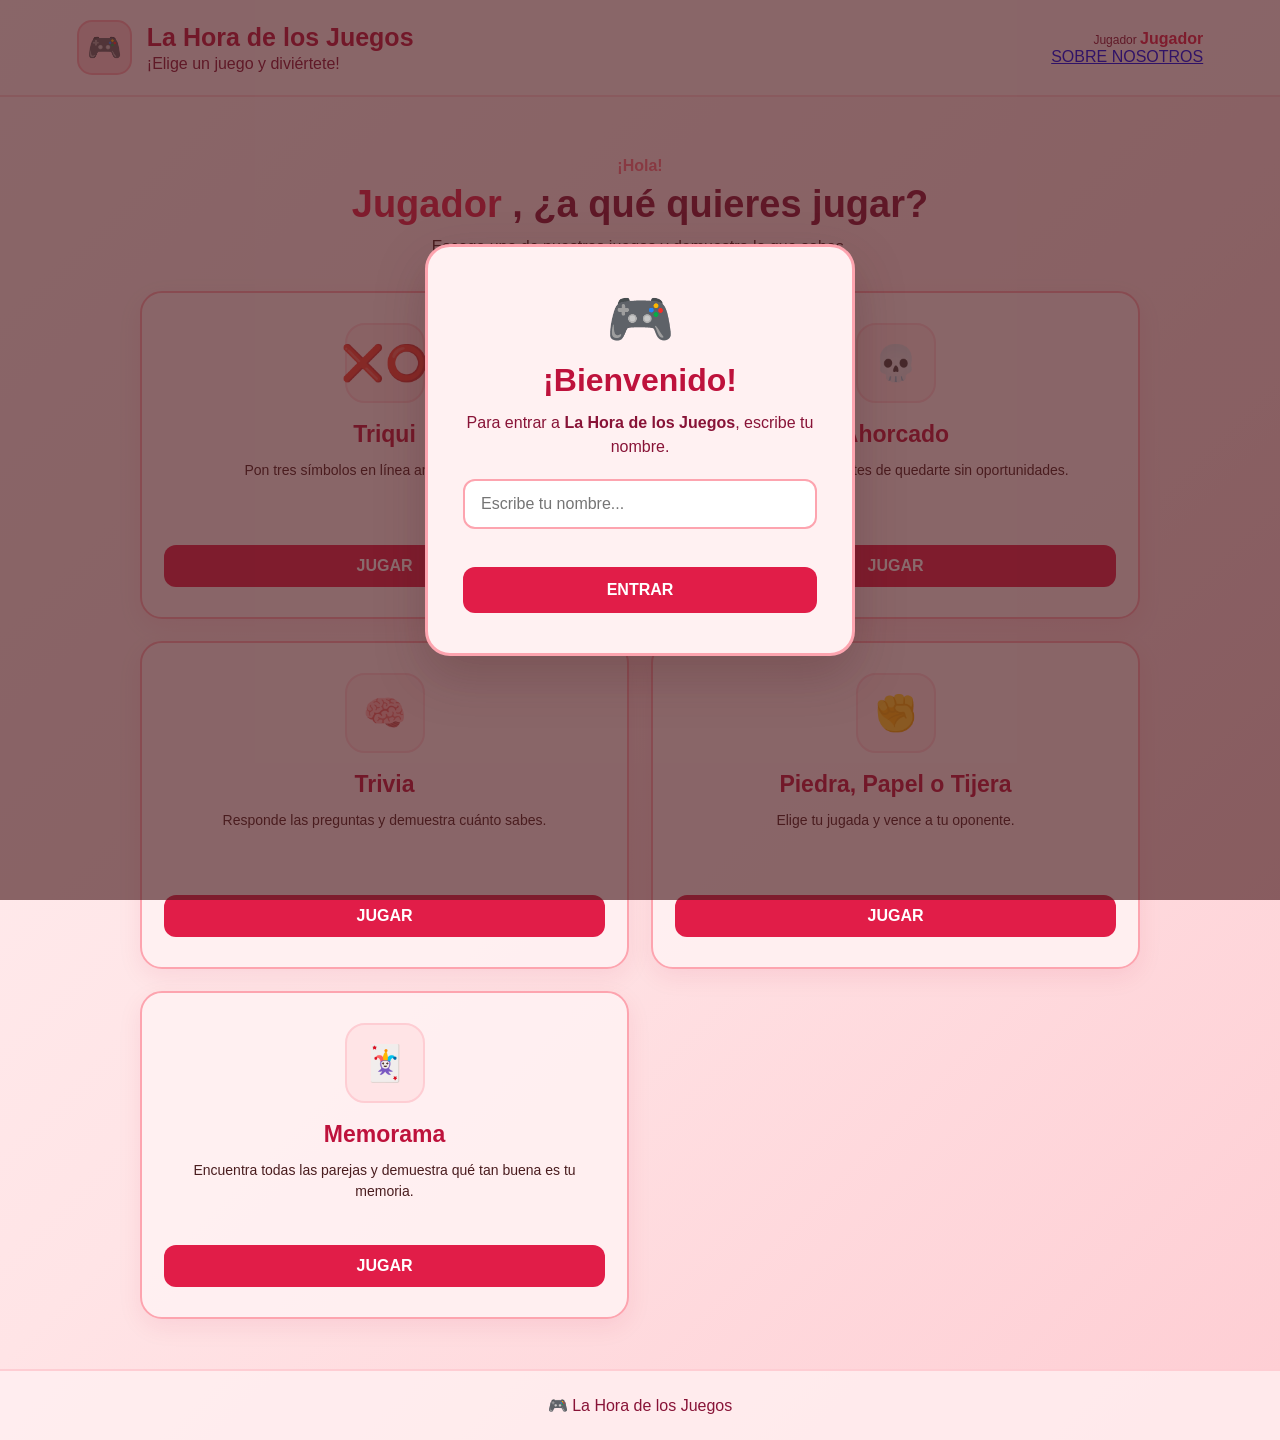
==== commit b0ac7369: "Fix HTML structure and formatting" ====
--- a/index.html
+++ b/index.html
@@ -1,265 +1,298 @@
 <!DOCTYPE html>
-
 <html lang="es">
 <head>
     <meta charset="UTF-8">
     <meta name="viewport" content="width=device-width, initial-scale=1.0">
+
     <title>La Hora de los Juegos</title>
 
-```
-<link rel="stylesheet" href="style.css">
-```
-
+    <link rel="stylesheet" href="style.css">
 </head>
 
 <body>
 
-```
-<!-- ==============================
-     VENTANA OBLIGATORIA DE NOMBRE
-=============================== -->
-<div class="modal-overlay" id="nameModal">
-
-    <div class="name-modal">
-
-        <div class="modal-icon">🎮</div>
-
-        <h2>¡Bienvenido!</h2>
-
-        <p>
-            Para entrar a <strong>La Hora de los Juegos</strong>,
-            escribe tu nombre.
-        </p>
-
-        <input
-            type="text"
-            id="nameInput"
-            placeholder="Escribe tu nombre..."
-            maxlength="20"
-            autocomplete="off"
-        >
-
-        <p class="error-message" id="nameError"></p>
-
-        <button id="enterButton">
-            ENTRAR
-        </button>
+    <!-- ==============================
+         VENTANA OBLIGATORIA DE NOMBRE
+    =============================== -->
+
+    <div class="modal-overlay" id="nameModal">
+
+        <div class="name-modal">
+
+            <div class="modal-icon">🎮</div>
+
+            <h2>¡Bienvenido!</h2>
+
+            <p>
+                Para entrar a <strong>La Hora de los Juegos</strong>,
+                escribe tu nombre.
+            </p>
+
+            <input
+                type="text"
+                id="nameInput"
+                placeholder="Escribe tu nombre..."
+                maxlength="20"
+                autocomplete="off"
+            >
+
+            <p class="error-message" id="nameError"></p>
+
+            <button id="enterButton">
+                ENTRAR
+            </button>
+
+        </div>
 
     </div>
 
-</div>
-
-
-<!-- ==============================
-     PÁGINA PRINCIPAL
-=============================== -->
-<main id="mainPage">
-
-    <!-- ENCABEZADO -->
-    <header class="header">
-
-        <div class="logo">
-            🎮
-        </div>
-
-        <div class="header-text">
-            <h1>La Hora de los Juegos</h1>
-            <p>¡Elige un juego y diviértete!</p>
-        </div>
-
-        <!-- INFORMACIÓN DEL JUGADOR -->
-        <div class="player">
-
-            <div class="player-name">
-                <span>Jugador</span>
-                <strong id="playerName">Jugador</strong>
-            </div>
-
-            <!-- CONTACTO -->
-            <div class="contact-header">
-
-                <span>
-                    📧 ji8644120@gmail.com
-                </span>
-
-                <span>
-                    📱 +57 3188880828
-                </span>
-
-                <a
-                    href="sobre-nosotros/index.html"
-                    class="about-button"
-                >
-                    SOBRE NOSOTROS
-                </a>
-
-            </div>
-
-        </div>
-
-    </header>
-
 
     <!-- ==============================
-         BIENVENIDA
+         PÁGINA PRINCIPAL
     =============================== -->
-    <section class="welcome">
-
-        <p class="welcome-small">
-            ¡Hola!
-        </p>
-
-        <h2>
-            <span id="welcomeName">Jugador</span>,
-            ¿a qué quieres jugar?
-        </h2>
-
-        <p>
-            Escoge uno de nuestros juegos y demuestra lo que sabes.
-        </p>
-
-    </section>
-
-
-    <!-- ==============================
-         JUEGOS
-    =============================== -->
-    <section class="games-section">
-
-        <!-- TRIQUI -->
-        <div class="game-card">
-
-            <div class="game-icon">
-                ❌⭕
-            </div>
-
-            <h3>Triqui</h3>
+
+    <main id="mainPage">
+
+        <!-- ENCABEZADO -->
+
+        <header class="header">
+
+            <div class="logo">
+                🎮
+            </div>
+
+            <div class="header-text">
+
+                <h1>
+                    La Hora de los Juegos
+                </h1>
+
+                <p>
+                    ¡Elige un juego y diviértete!
+                </p>
+
+            </div>
+
+
+            <!-- INFORMACIÓN DEL JUGADOR -->
+
+            <div class="player">
+
+                <div class="player-name">
+
+                    <span>
+                        Jugador
+                    </span>
+
+                    <strong id="playerName">
+                        Jugador
+                    </strong>
+
+                </div>
+
+
+                <!-- BOTÓN SOBRE NOSOTROS -->
+
+                <div class="contact-header">
+
+                    <a
+                        href="sobre-nosotros/index.html"
+                        class="about-button"
+                    >
+                        SOBRE NOSOTROS
+                    </a>
+
+                </div>
+
+            </div>
+
+        </header>
+
+
+        <!-- ==============================
+             BIENVENIDA
+        =============================== -->
+
+        <section class="welcome">
+
+            <p class="welcome-small">
+                ¡Hola!
+            </p>
+
+            <h2>
+
+                <span id="welcomeName">
+                    Jugador
+                </span>,
+
+                ¿a qué quieres jugar?
+
+            </h2>
 
             <p>
-                Pon tres símbolos en línea antes que tu rival.
-            </p>
-
-            <a
-                href="triqui/index.html"
-                class="play-button"
-            >
-                JUGAR
-            </a>
-
-        </div>
-
-
-        <!-- AHORCADO -->
-        <div class="game-card">
-
-            <div class="game-icon">
-                💀
-            </div>
-
-            <h3>Ahorcado</h3>
+                Escoge uno de nuestros juegos y demuestra lo que sabes.
+            </p>
+
+        </section>
+
+
+        <!-- ==============================
+             JUEGOS
+        =============================== -->
+
+        <section class="games-section">
+
+
+            <!-- TRIQUI -->
+
+            <div class="game-card">
+
+                <div class="game-icon">
+                    ❌⭕
+                </div>
+
+                <h3>
+                    Triqui
+                </h3>
+
+                <p>
+                    Pon tres símbolos en línea antes que tu rival.
+                </p>
+
+                <a
+                    href="triqui/index.html"
+                    class="play-button"
+                >
+                    JUGAR
+                </a>
+
+            </div>
+
+
+            <!-- AHORCADO -->
+
+            <div class="game-card">
+
+                <div class="game-icon">
+                    💀
+                </div>
+
+                <h3>
+                    Ahorcado
+                </h3>
+
+                <p>
+                    Adivina la palabra antes de quedarte sin oportunidades.
+                </p>
+
+                <a
+                    href="ahorcado/index.html"
+                    class="play-button"
+                >
+                    JUGAR
+                </a>
+
+            </div>
+
+
+            <!-- TRIVIA -->
+
+            <div class="game-card">
+
+                <div class="game-icon">
+                    🧠
+                </div>
+
+                <h3>
+                    Trivia
+                </h3>
+
+                <p>
+                    Responde las preguntas y demuestra cuánto sabes.
+                </p>
+
+                <a
+                    href="trivia/index.html"
+                    class="play-button"
+                >
+                    JUGAR
+                </a>
+
+            </div>
+
+
+            <!-- PIEDRA, PAPEL O TIJERA -->
+
+            <div class="game-card">
+
+                <div class="game-icon">
+                    ✊
+                </div>
+
+                <h3>
+                    Piedra, Papel o Tijera
+                </h3>
+
+                <p>
+                    Elige tu jugada y vence a tu oponente.
+                </p>
+
+                <a
+                    href="piedra-papel-tijera/index.html"
+                    class="play-button"
+                >
+                    JUGAR
+                </a>
+
+            </div>
+
+
+            <!-- MEMORAMA -->
+
+            <div class="game-card">
+
+                <div class="game-icon">
+                    🃏
+                </div>
+
+                <h3>
+                    Memorama
+                </h3>
+
+                <p>
+                    Encuentra todas las parejas y demuestra qué tan buena es tu memoria.
+                </p>
+
+                <a
+                    href="memorama/index.html"
+                    class="play-button"
+                >
+                    JUGAR
+                </a>
+
+            </div>
+
+        </section>
+
+
+        <!-- ==============================
+             PIE DE PÁGINA
+        =============================== -->
+
+        <footer>
 
             <p>
-                Adivina la palabra antes de quedarte sin oportunidades.
-            </p>
-
-            <a
-                href="ahorcado/index.html"
-                class="play-button"
-            >
-                JUGAR
-            </a>
-
-        </div>
-
-
-        <!-- TRIVIA -->
-        <div class="game-card">
-
-            <div class="game-icon">
-                🧠
-            </div>
-
-            <h3>Trivia</h3>
-
-            <p>
-                Responde las preguntas y demuestra cuánto sabes.
-            </p>
-
-            <a
-                href="trivia/index.html"
-                class="play-button"
-            >
-                JUGAR
-            </a>
-
-        </div>
-
-
-        <!-- PIEDRA, PAPEL O TIJERA -->
-        <div class="game-card">
-
-            <div class="game-icon">
-                ✊
-            </div>
-
-            <h3>Piedra, Papel o Tijera</h3>
-
-            <p>
-                Elige tu jugada y vence a tu oponente.
-            </p>
-
-            <a
-                href="piedra-papel-tijera/index.html"
-                class="play-button"
-            >
-                JUGAR
-            </a>
-
-        </div>
-
-
-        <!-- MEMORAMA -->
-        <div class="game-card">
-
-            <div class="game-icon">
-                🃏
-            </div>
-
-            <h3>Memorama</h3>
-
-            <p>
-                Encuentra todas las parejas y demuestra qué tan buena es tu memoria.
-            </p>
-
-            <a
-                href="memorama/index.html"
-                class="play-button"
-            >
-                JUGAR
-            </a>
-
-        </div>
-
-    </section>
-
-
-    <!-- ==============================
-         PIE DE PÁGINA
-    =============================== -->
-    <footer>
-
-        <p>
-            🎮 La Hora de los Juegos
-        </p>
-
-    </footer>
-
-</main>
-
-
-<!-- JAVASCRIPT -->
-<script src="script.js"></script>
-```
+                🎮 La Hora de los Juegos
+            </p>
+
+        </footer>
+
+    </main>
+
+
+    <!-- JAVASCRIPT -->
+
+    <script src="script.js"></script>
 
 </body>
 </html>
